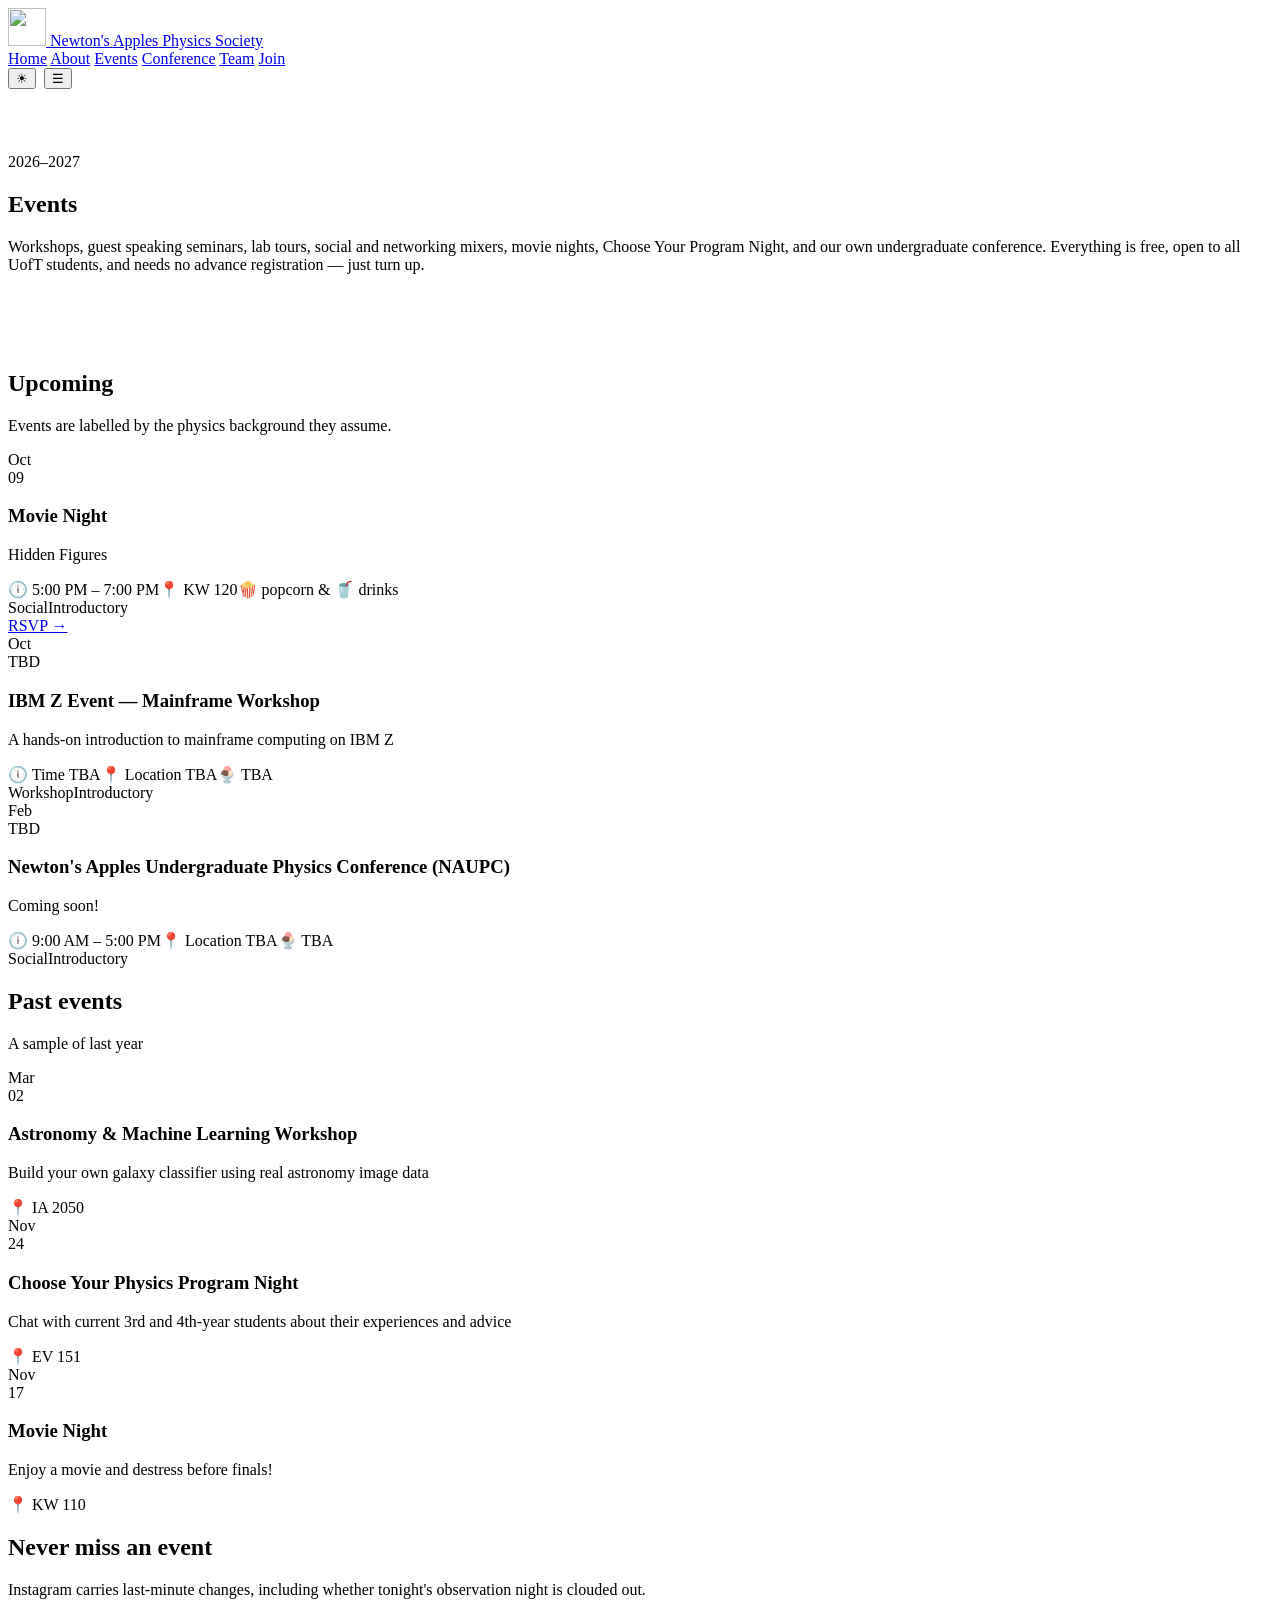
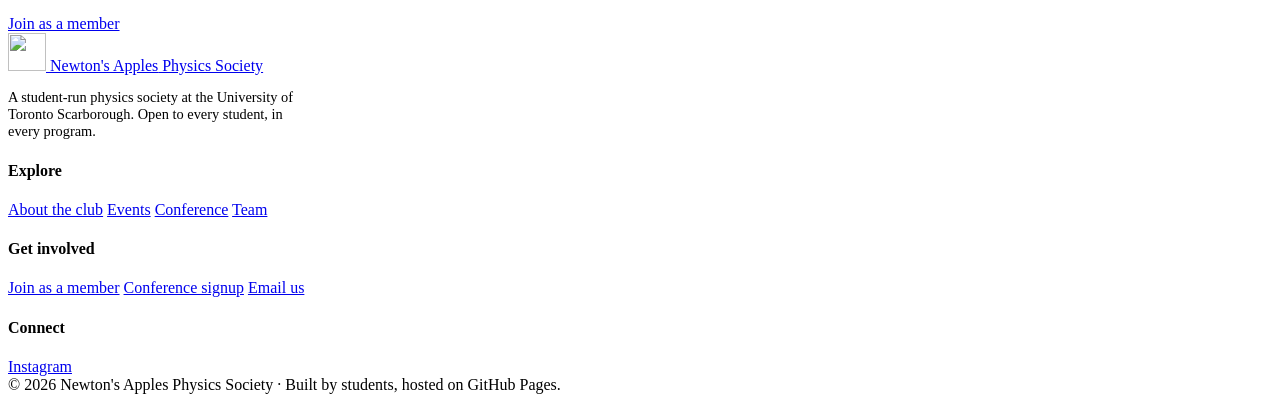
==== events.html @ 21a47af3 "Change movie title and update event location Updated event details for Movie Night and RSVP link." ====
<!DOCTYPE html>
<html lang="en" data-theme="dark">
<head>
<meta charset="utf-8">
<meta name="viewport" content="width=device-width, initial-scale=1">
<title>Events — Newton's Apples Physics Society</title>
<meta name="description" content="Upcoming workshops, guest speaking seminars, lab tours, social and networking mixers, movie nights, and the undergraduate physics conference hosted by Newton's Apples Physics Society at UTSC.">
<link rel="icon" type="image/svg+xml" href="assets/img/logo-mark.svg">
<link rel="preconnect" href="https://fonts.googleapis.com">
<link rel="preconnect" href="https://fonts.gstatic.com" crossorigin>
<link href="https://fonts.googleapis.com/css2?family=IBM+Plex+Mono:wght@400;500;600&amp;family=Inter:wght@400;500;600;700&amp;family=Newsreader:opsz,wght@6..72,400;6..72,500;6..72,600&amp;display=swap" rel="stylesheet">
<link rel="stylesheet" href="assets/css/style.css">
<script src="assets/js/main.js"></script>
</head>
<body>

<header class="site-header">
  <div class="wrap nav">
    <a class="brand" href="index.html"><img class="brand-mark" src="assets/img/logo-mark.svg" alt="" width="38" height="38"> <span class="brand-name">Newton's Apples<span class="brand-sub">&nbsp;Physics Society</span></span></a>
    <nav class="nav-links">
      <a href="index.html">Home</a>
      <a href="about.html">About</a>
      <a href="events.html">Events</a>
      <a href="conference.html">Conference</a>
      <a href="team.html">Team</a>
      <a href="join.html">Join</a>
    </nav>
    <div style="display:flex;gap:8px">
      <button class="icon-btn" data-theme-toggle aria-label="Toggle theme">☀</button>
      <button class="icon-btn nav-toggle" data-nav-toggle aria-label="Menu" aria-expanded="false">☰</button>
    </div>
  </div>
</header>
<section class="hero" style="padding:64px 0 40px">
  <div class="wrap">
    <span class="eyebrow">2026–2027</span>
    <h1>Events</h1>
    <p class="lead">Workshops, guest speaking seminars, lab tours, social and networking mixers, movie nights, Choose Your Program Night, and our own undergraduate conference. Everything is free, open to all UofT students, and needs no advance registration — just turn up.</p>
  </div>
</section>

<section class="section" style="padding-top:20px">
  <div class="wrap">
    <div class="section-head"><h2>Upcoming</h2><p>Events are labelled by the physics background they assume.</p></div>

    <div class="event">
      <div class="event-date"><div class="mon">Oct</div><div class="day">09</div></div>
      <div class="event-body">
        <h3>Movie Night</h3>
        <p>Hidden Figures</p>
        <div class="event-meta"><span>🕕 5:00 PM – 7:00 PM</span><span>📍 KW 120</span><span>🍿 popcorn & 🥤 drinks </span></div>
        <div class="tags"><span class="tag">Social</span><span class="tag">Introductory</span></div>
      <a class="rsvp-tab" href="https://docs.google.com/forms/d/e/1FAIpQLSdWo-lAXDziy8ST7aPsbgLtJ5SrKSGzmfy3QbgL6dwlOdnikw/viewform?pli=1" target="_blank" rel="noopener noreferrer">RSVP →</a>
    </div>
  </div>

    <div class="event">
      <div class="event-date"><div class="mon">Oct</div><div class="day">TBD</div></div>
      <div class="event-body">
        <h3>IBM Z Event — Mainframe Workshop</h3>
        <p>A hands-on introduction to mainframe computing on IBM Z</p>
        <div class="event-meta"><span>🕕 Time TBA</span><span>📍 Location TBA</span><span>🍨 TBA</span></div>
        <div class="tags"><span class="tag">Workshop</span><span class="tag">Introductory</span></div>
      </div>
    </div>

    <div class="event">
      <div class="event-date"><div class="mon">Feb</div><div class="day">TBD</div></div>
      <div class="event-body">
        <h3>Newton's Apples Undergraduate Physics Conference (NAUPC)</h3>
        <p>Coming soon!</p>
        <div class="event-meta"><span>🕕 9:00 AM – 5:00 PM</span><span>📍 Location TBA</span><span>🍨 TBA</span></div>
        <div class="tags"><span class="tag">Social</span><span class="tag">Introductory</span></div>
      </div>
    </div>

  </div>
</section>

<section class="section section-alt">
  <div class="wrap">
    <div class="section-head"><h2>Past events</h2><p>A sample of last year</p></div>

    <div class="event past">
      <div class="event-date"><div class="mon">Mar</div><div class="day">02</div></div>
      <div class="event-body">
        <h3>Astronomy &amp; Machine Learning Workshop</h3>
        <p>Build your own galaxy classifier using real astronomy image data</p>
        <div class="event-meta"><span>📍 IA 2050</span></div>
      </div>
    </div>

    <div class="event past">
      <div class="event-date"><div class="mon">Nov</div><div class="day">24</div></div>
      <div class="event-body">
        <h3>Choose Your Physics Program Night</h3>
        <p>Chat with current 3rd and 4th-year students about their experiences and advice</p>
        <div class="event-meta"><span>📍 EV 151</span></div>
      </div>
    </div>

    <div class="event past">
      <div class="event-date"><div class="mon">Nov</div><div class="day">17</div></div>
      <div class="event-body">
        <h3>Movie Night</h3>
        <p>Enjoy a movie and destress before finals!</p>
        <div class="event-meta"><span>📍 KW 110</span></div>
      </div>
    </div>
  </div>
</section>

<section class="section">
  <div class="wrap">
    <div class="cta" data-eq="E = h·ν">
      <h2>Never miss an event</h2>
      <p>Instagram carries last-minute changes, including whether tonight's observation night is clouded out.</p>
      <a class="btn btn-primary" href="join.html">Join as a member</a>
    </div>
  </div>
</section>
<footer class="site-footer">
  <div class="wrap">
    <div class="footer-grid">
      <div class="footer-col" style="max-width:290px">
        <a class="brand" href="index.html" style="margin-bottom:10px"><img class="brand-mark" src="assets/img/logo-mark.svg" alt="" width="38" height="38"> <span class="brand-name">Newton's Apples<span class="brand-sub">&nbsp;Physics Society</span></span></a>
        <p class="muted" style="font-size:.9rem">A student-run physics society at the University of Toronto Scarborough. Open to every student, in every program.</p>
      </div>
      <div class="footer-col">
        <h4>Explore</h4>
        <a href="about.html">About the club</a>
        <a href="events.html">Events</a>
        <a href="conference.html">Conference</a>
        <a href="team.html">Team</a>
      </div>
      <div class="footer-col">
        <h4>Get involved</h4>
        <a href="join.html">Join as a member</a>
        <a href="conference.html">Conference signup</a>
        <a href="mailto:utsc.naps@seds.ca">Email us</a>
      </div>
      <div class="footer-col">
        <h4>Connect</h4>
        <a href="https://www.instagram.com/utsc_naps/" target="_blank" rel="noopener">Instagram</a>
      </div>
    </div>
    <div class="footer-bottom">© <span data-year>2026</span> Newton's Apples Physics Society · Built by students, hosted on GitHub Pages.</div>
  </div>
</footer>

</body>
</html>
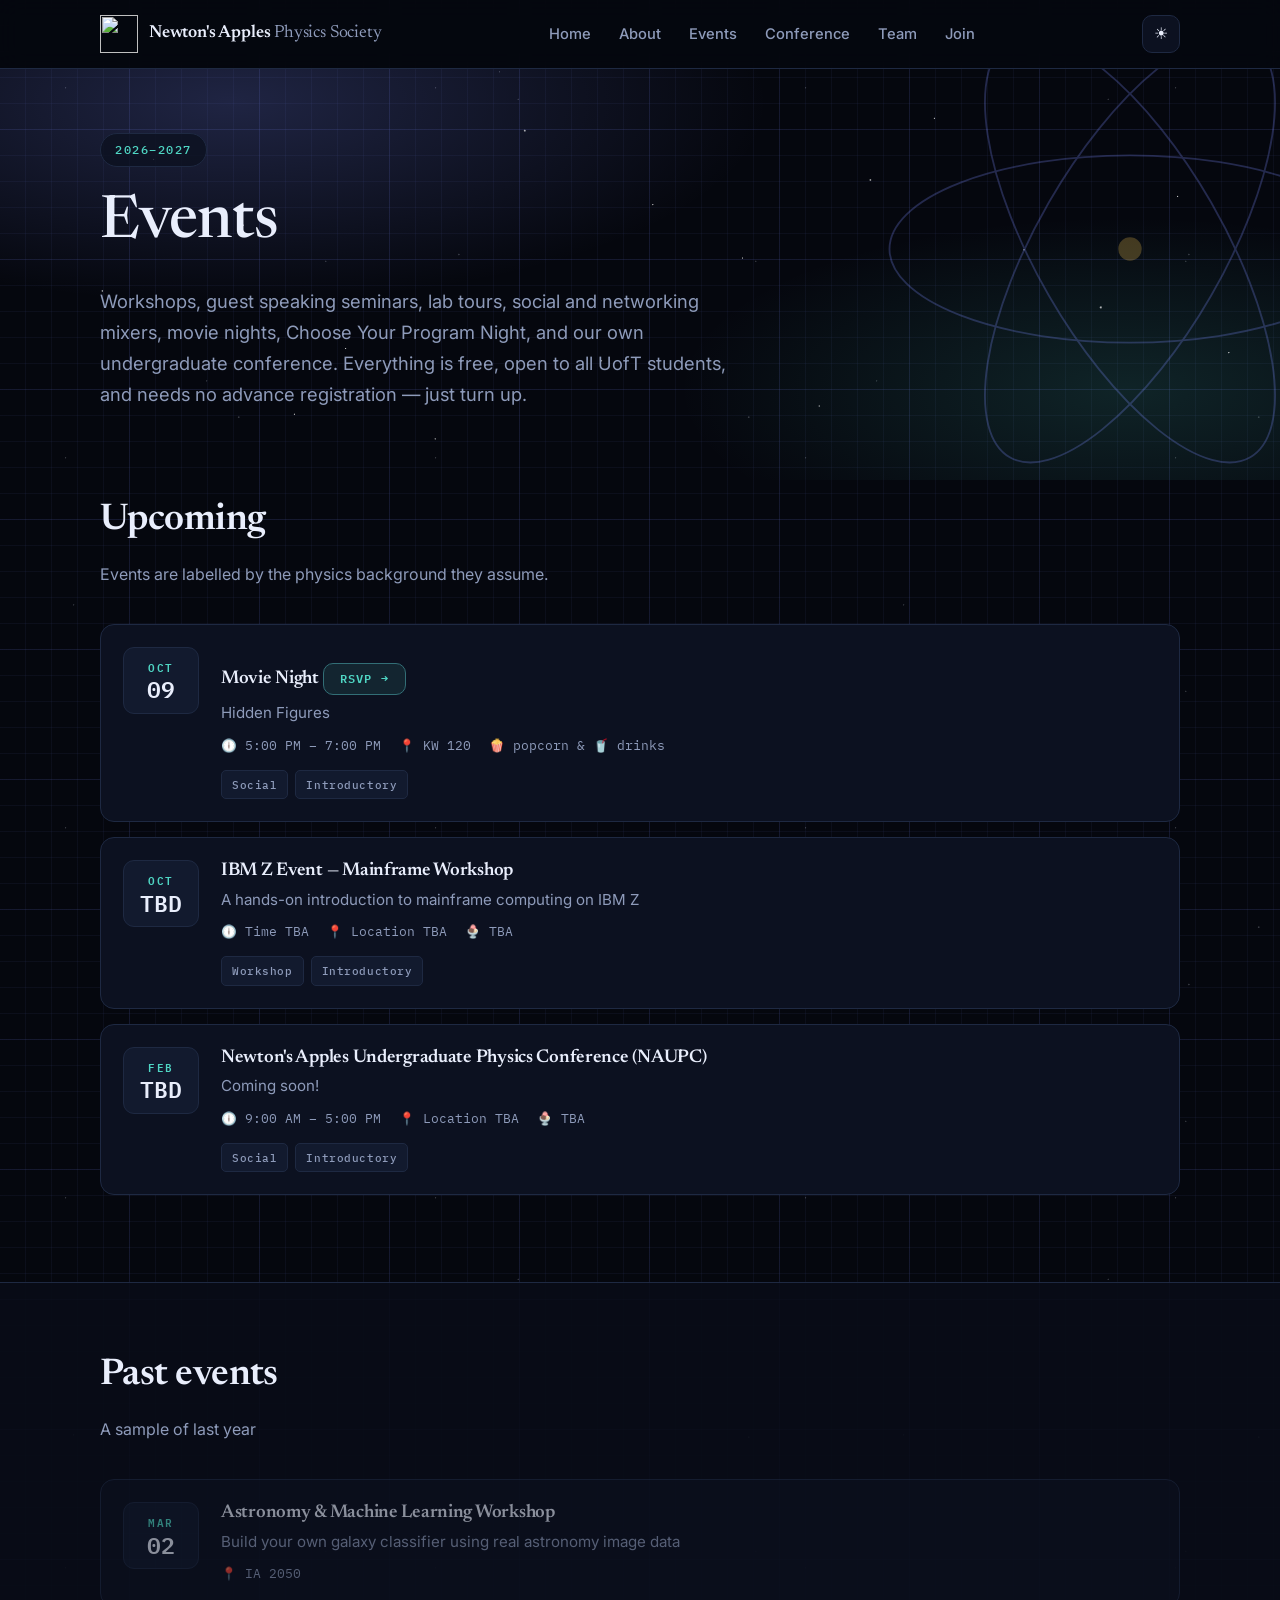
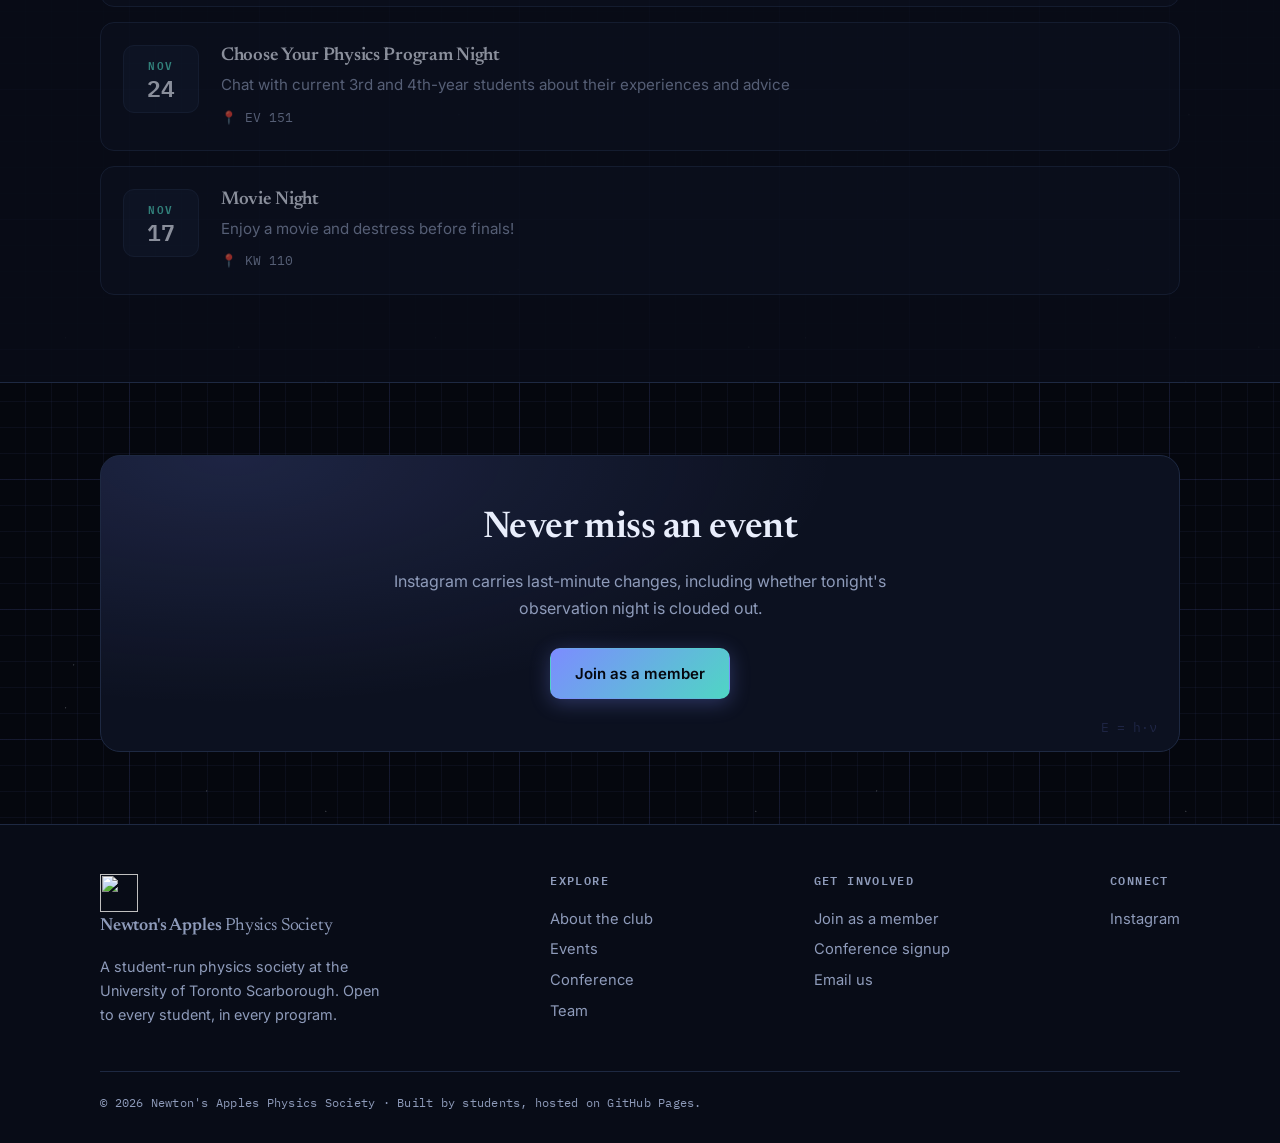
==== commit 9f435edf: "Add RSVP link to Movie Night event Added RSVP link to Movie Night heading." ====
--- a/events.html
+++ b/events.html
@@ -46,13 +46,12 @@
     <div class="event">
       <div class="event-date"><div class="mon">Oct</div><div class="day">09</div></div>
       <div class="event-body">
-        <h3>Movie Night</h3>
+        <h3>Movie Night <a class="rsvp-tab" href="https://docs.google.com/forms/d/e/1FAIpQLSdWo-lAXDziy8ST7aPsbgLtJ5SrKSGzmfy3QbgL6dwlOdnikw/viewform?pli=1" target="_blank" rel="noopener noreferrer">RSVP →</a></h3>
         <p>Hidden Figures</p>
-        <div class="event-meta"><span>🕕 5:00 PM – 7:00 PM</span><span>📍 KW 120</span><span>🍿 popcorn & 🥤 drinks </span></div>
+        <div class="event-meta"><span>🕕 5:00 PM – 7:00 PM</span><span>📍 KW 120</span><span>🍿 popcorn &amp; 🥤 drinks</span></div>
         <div class="tags"><span class="tag">Social</span><span class="tag">Introductory</span></div>
-      <a class="rsvp-tab" href="https://docs.google.com/forms/d/e/1FAIpQLSdWo-lAXDziy8ST7aPsbgLtJ5SrKSGzmfy3QbgL6dwlOdnikw/viewform?pli=1" target="_blank" rel="noopener noreferrer">RSVP →</a>
+      </div>
     </div>
-  </div>
 
     <div class="event">
       <div class="event-date"><div class="mon">Oct</div><div class="day">TBD</div></div>
--- a/assets/css/style.css
+++ b/assets/css/style.css
@@ -0,0 +1,559 @@
+/* ============================================================
+   Newton's Apples Physics Society — stylesheet
+
+   Type system has three roles:
+     serif (Newsreader)  → headings, scholarly/journal voice
+     sans  (Inter)       → body copy
+     mono  (Plex Mono)   → anything measured: dates, times, stats,
+                           labels, table headers. Reads as readout.
+
+   Re-theme the whole site from the :root block below.
+   ============================================================ */
+
+:root {
+  /* deep space */
+  --bg:        #05070e;
+  --bg-2:      #080c17;
+  --surface:   #0c1120;
+  --surface-2: #121a2e;
+  --border:    #1e2942;
+  --border-lit:#2b3a5c;
+
+  --text:      #e9eefc;
+  --muted:     #8e9bba;
+
+  --accent:    #7c8cff;   /* periwinkle — primary */
+  --accent-2:  #4fd6c4;   /* teal — secondary */
+  --gold:      #f2c14e;   /* the apple — sparingly */
+  --accent-ink:#05070e;
+
+  /* graph paper */
+  --grid:      rgba(124, 140, 255, .055);
+  --grid-bold: rgba(124, 140, 255, .085);
+  --star:      rgba(255, 255, 255, .85);
+  --star-far:  rgba(233, 238, 252, .30);   /* distant stars, page-wide */
+
+  --radius:    14px;
+  --maxw:      1120px;
+
+  --serif: "Newsreader", ui-serif, Georgia, "Times New Roman", serif;
+  --sans:  "Inter", -apple-system, BlinkMacSystemFont, "Segoe UI", Roboto, Helvetica, Arial, sans-serif;
+  --mono:  "IBM Plex Mono", ui-monospace, SFMono-Regular, Menlo, Consolas, monospace;
+}
+
+[data-theme="light"] {
+  --bg:        #fbfcfe;
+  --bg-2:      #f4f7fc;
+  --surface:   #ffffff;
+  --surface-2: #eef3fb;
+  --border:    #dde5f2;
+  --border-lit:#c3d0e6;
+
+  --text:      #0b1120;
+  --muted:     #55637d;
+
+  --accent:    #4653c8;
+  --accent-2:  #0f8f81;
+  --gold:      #b8862a;
+  --accent-ink:#ffffff;
+
+  --grid:      rgba(70, 83, 200, .07);
+  --grid-bold: rgba(70, 83, 200, .11);
+  --star:      transparent;
+  --star-far:  transparent;
+}
+
+* { box-sizing: border-box; }
+html { scroll-behavior: smooth; }
+
+/* ---------- Graph paper ground ---------- */
+body {
+  margin: 0;
+  color: var(--text);
+  font-family: var(--sans);
+  font-size: 16px;
+  line-height: 1.68;
+  -webkit-font-smoothing: antialiased;
+  background-color: var(--bg);
+  background-image:
+    /* distant starfield — each layer tiles at its own size so the pattern
+       never lines up into a visible grid. Invisible in light mode. */
+    radial-gradient(1px 1px at 18% 24%, var(--star-far), transparent),
+    radial-gradient(1px 1px at 76% 61%, var(--star-far), transparent),
+    radial-gradient(1.3px 1.3px at 47% 82%, var(--star-far), transparent),
+    radial-gradient(1px 1px at 88% 17%, var(--star-far), transparent),
+    radial-gradient(1px 1px at 31% 57%, var(--star-far), transparent),
+    radial-gradient(1.2px 1.2px at 63% 35%, var(--star-far), transparent),
+    radial-gradient(1px 1px at 9% 73%, var(--star-far), transparent),
+    radial-gradient(1px 1px at 55% 8%, var(--star-far), transparent),
+    linear-gradient(var(--grid) 1px, transparent 1px),
+    linear-gradient(90deg, var(--grid) 1px, transparent 1px),
+    linear-gradient(var(--grid-bold) 1px, transparent 1px),
+    linear-gradient(90deg, var(--grid-bold) 1px, transparent 1px);
+  background-size:
+    370px 370px, 430px 430px, 510px 510px, 590px 590px,
+    670px 670px, 730px 730px, 830px 830px, 910px 910px,
+    26px 26px, 26px 26px, 130px 130px, 130px 130px;
+  background-position: -1px -1px;
+}
+
+img { max-width: 100%; display: block; }
+a { color: var(--accent); text-decoration: none; }
+a:hover { text-decoration: underline; text-underline-offset: 3px; }
+
+h1, h2, h3 {
+  font-family: var(--serif);
+  font-weight: 600;
+  line-height: 1.15;
+  letter-spacing: -0.015em;
+  margin: 0 0 .5em;
+}
+h1 { font-size: clamp(2.3rem, 5.4vw, 3.7rem); font-weight: 500; }
+h2 { font-size: clamp(1.7rem, 3.3vw, 2.3rem); }
+h3 { font-size: 1.16rem; font-weight: 600; }
+p  { margin: 0 0 1rem; }
+
+.wrap { max-width: var(--maxw); margin: 0 auto; padding: 0 20px; }
+.muted { color: var(--muted); }
+.center { text-align: center; }
+
+/* ---------- Header ---------- */
+.site-header {
+  position: sticky; top: 0; z-index: 50;
+  background: color-mix(in srgb, var(--bg) 86%, transparent);
+  backdrop-filter: blur(12px) saturate(1.3);
+  border-bottom: 1px solid var(--border);
+}
+.nav { display: flex; align-items: center; justify-content: space-between; gap: 16px; min-height: 68px; }
+
+.brand {
+  display: flex; align-items: center; gap: 11px;
+  font-family: var(--serif); font-weight: 600; font-size: 1.1rem;
+  color: var(--text); text-decoration: none; letter-spacing: -0.01em;
+}
+.brand:hover { text-decoration: none; }
+.brand-name { display: inline; }
+.brand-sub { color: var(--muted); font-weight: 400; }
+
+/* Brand mark: the apple-and-rings logo */
+.brand-mark {
+  width: 38px; height: 38px; flex: none; display: block;
+}
+
+.nav-links { display: flex; align-items: center; gap: 4px; }
+.nav-links a {
+  color: var(--muted); font-size: .92rem; font-weight: 500;
+  padding: 8px 12px; border-radius: 8px; text-decoration: none;
+  transition: color .15s ease, background .15s ease;
+}
+.nav-links a:hover { color: var(--text); background: var(--surface-2); text-decoration: none; }
+.nav-links a.active { color: var(--text); background: var(--surface-2); box-shadow: inset 0 -2px 0 var(--accent); }
+
+.icon-btn {
+  background: var(--surface); border: 1px solid var(--border); color: var(--text);
+  width: 38px; height: 38px; border-radius: 10px; cursor: pointer;
+  display: grid; place-items: center; font-size: 1rem; line-height: 1;
+  transition: border-color .15s ease, background .15s ease;
+}
+.icon-btn:hover { background: var(--surface-2); border-color: var(--border-lit); }
+.nav-toggle { display: none; }
+
+/* ---------- Buttons ---------- */
+.btn {
+  display: inline-block; padding: 12px 24px; border-radius: 10px;
+  font-family: var(--sans); font-weight: 600; font-size: .94rem;
+  text-decoration: none; cursor: pointer; border: 1px solid transparent;
+  transition: transform .14s ease, box-shadow .14s ease, background .14s ease;
+}
+.btn:hover { text-decoration: none; transform: translateY(-2px); }
+.btn-primary {
+  background: linear-gradient(135deg, var(--accent), var(--accent-2));
+  color: var(--accent-ink);
+  box-shadow: 0 4px 20px color-mix(in srgb, var(--accent) 30%, transparent);
+}
+.btn-primary:hover { box-shadow: 0 8px 28px color-mix(in srgb, var(--accent) 42%, transparent); }
+.btn-ghost { background: transparent; border-color: var(--border-lit); color: var(--text); }
+.btn-ghost:hover { background: var(--surface-2); border-color: var(--accent); }
+
+/* ---------- Hero: starfield + orbital diagram ---------- */
+.hero { position: relative; padding: 92px 0 74px; overflow: hidden; }
+
+/* nebula glow + stars */
+.hero::before {
+  content: ""; position: absolute; inset: 0; pointer-events: none;
+  background:
+    radial-gradient(1px 1px at 12% 22%, var(--star), transparent),
+    radial-gradient(1px 1px at 27% 68%, var(--star), transparent),
+    radial-gradient(1.4px 1.4px at 41% 15%, var(--star), transparent),
+    radial-gradient(1px 1px at 58% 46%, var(--star), transparent),
+    radial-gradient(1px 1px at 73% 12%, var(--star), transparent),
+    radial-gradient(1.6px 1.6px at 86% 58%, var(--star), transparent),
+    radial-gradient(1px 1px at 92% 31%, var(--star), transparent),
+    radial-gradient(1px 1px at 64% 82%, var(--star), transparent),
+    radial-gradient(1px 1px at 34% 90%, var(--star), transparent),
+    radial-gradient(1.2px 1.2px at 8% 54%, var(--star), transparent),
+    radial-gradient(1px 1px at 19% 38%, var(--star), transparent),
+    radial-gradient(1px 1px at 47% 71%, var(--star), transparent),
+    radial-gradient(1.3px 1.3px at 68% 27%, var(--star), transparent),
+    radial-gradient(1px 1px at 80% 44%, var(--star), transparent),
+    radial-gradient(1px 1px at 51% 33%, var(--star), transparent),
+    radial-gradient(1.1px 1.1px at 96% 69%, var(--star), transparent),
+    radial-gradient(1px 1px at 23% 84%, var(--star), transparent),
+    radial-gradient(60% 70% at 18% 8%, color-mix(in srgb, var(--accent) 22%, transparent), transparent 70%),
+    radial-gradient(50% 60% at 88% 78%, color-mix(in srgb, var(--accent-2) 14%, transparent), transparent 70%);
+}
+
+/* three-ring orbital, top right */
+.hero::after {
+  content: ""; position: absolute; pointer-events: none;
+  top: -80px; right: -110px; width: 520px; height: 520px;
+  opacity: .26;
+  background: no-repeat center/contain
+    url("data:image/svg+xml,%3Csvg xmlns='http://www.w3.org/2000/svg' viewBox='0 0 400 400'%3E%3Cg fill='none' stroke='%237c8cff' stroke-width='1.4'%3E%3Cellipse cx='200' cy='200' rx='185' ry='72'/%3E%3Cellipse cx='200' cy='200' rx='185' ry='72' transform='rotate(60 200 200)'/%3E%3Cellipse cx='200' cy='200' rx='185' ry='72' transform='rotate(120 200 200)'/%3E%3C/g%3E%3Ccircle cx='200' cy='200' r='9' fill='%23f2c14e'/%3E%3Ccircle cx='385' cy='200' r='5' fill='%234fd6c4'/%3E%3Ccircle cx='108' cy='40' r='5' fill='%237c8cff'/%3E%3C/svg%3E");
+  animation: orbit 64s linear infinite;
+}
+@keyframes orbit { to { transform: rotate(360deg); } }
+
+.hero .wrap { position: relative; z-index: 1; }
+.hero p.lead { font-size: 1.15rem; color: var(--muted); max-width: 640px; margin-bottom: 30px; }
+.hero-actions { display: flex; gap: 12px; flex-wrap: wrap; }
+
+/* ---------- Eyebrow (mono label) ---------- */
+.eyebrow {
+  display: inline-block;
+  font-family: var(--mono); font-size: .73rem; font-weight: 500;
+  letter-spacing: .13em; text-transform: uppercase; color: var(--accent-2);
+  background: color-mix(in srgb, var(--surface) 80%, transparent);
+  border: 1px solid var(--border); border-radius: 999px;
+  padding: 6px 14px; margin-bottom: 22px;
+}
+
+/* ---------- Sections ---------- */
+.section { position: relative; padding: 72px 0; }
+.section-alt { background: color-mix(in srgb, var(--bg-2) 88%, transparent); border-block: 1px solid var(--border); }
+.section-head { margin-bottom: 36px; max-width: 680px; }
+.section-head p { color: var(--muted); margin: 0; }
+
+/* ---------- Cards ---------- */
+.grid { display: grid; gap: 20px; }
+.grid-3 { grid-template-columns: repeat(auto-fit, minmax(285px, 1fr)); }
+.grid-4 { grid-template-columns: repeat(auto-fit, minmax(225px, 1fr)); }
+
+.card {
+  position: relative; overflow: hidden;
+  background: var(--surface); border: 1px solid var(--border);
+  border-radius: var(--radius); padding: 26px;
+  transition: border-color .18s ease, transform .18s ease, box-shadow .18s ease;
+}
+/* faint detector-glow on hover */
+.card::after {
+  content: ""; position: absolute; inset: 0; pointer-events: none; opacity: 0;
+  background: radial-gradient(70% 90% at 50% 0%, color-mix(in srgb, var(--accent) 15%, transparent), transparent 70%);
+  transition: opacity .25s ease;
+}
+.card:hover { border-color: var(--border-lit); transform: translateY(-3px); box-shadow: 0 12px 34px rgba(0,0,0,.28); }
+.card:hover::after { opacity: 1; }
+[data-theme="light"] .card:hover { box-shadow: 0 12px 30px rgba(11,17,32,.09); }
+.card h3 { margin-bottom: .38em; }
+.card p { color: var(--muted); margin: 0; font-size: .945rem; }
+.card-icon {
+  width: 44px; height: 44px; border-radius: 11px;
+  background: var(--surface-2); border: 1px solid var(--border);
+  display: grid; place-items: center;
+  font-size: 1.18rem; margin-bottom: 17px;
+  transition: border-color .18s ease;
+}
+.card:hover .card-icon { border-color: var(--border-lit); }
+
+/* ---------- Stats: instrument readout ---------- */
+.stats { display: grid; grid-template-columns: repeat(auto-fit, minmax(150px, 1fr)); gap: 18px; }
+.stat { text-align: center; padding: 20px 14px; }
+.stat .num {
+  font-family: var(--mono); font-size: 2.15rem; font-weight: 600; letter-spacing: -.03em;
+  background: linear-gradient(135deg, var(--accent), var(--accent-2));
+  -webkit-background-clip: text; background-clip: text; color: transparent;
+}
+.stat .label {
+  font-family: var(--mono); font-size: .74rem; font-weight: 500;
+  letter-spacing: .11em; text-transform: uppercase; color: var(--muted); margin-top: 2px;
+}
+
+/* ---------- Events ---------- */
+.event {
+  display: flex; gap: 22px; align-items: flex-start;
+  background: var(--surface); border: 1px solid var(--border);
+  border-radius: var(--radius); padding: 22px; margin-bottom: 15px;
+  transition: border-color .18s ease;
+}
+.event:hover { border-color: var(--border-lit); }
+.event-date {
+  flex: none; width: 76px; text-align: center;
+  background: var(--surface-2); border: 1px solid var(--border);
+  border-radius: 11px; padding: 10px 6px;
+}
+.event-date .mon {
+  font-family: var(--mono); font-size: .7rem; font-weight: 600;
+  letter-spacing: .12em; text-transform: uppercase; color: var(--accent-2);
+}
+.event-date .day { font-family: var(--mono); font-size: 1.45rem; font-weight: 600; line-height: 1.15; white-space: nowrap; }
+.event-body { flex: 1; min-width: 0; }
+.event-body h3 { margin-bottom: .3em; }
+.event-body p { color: var(--muted); margin: 0 0 .6em; font-size: .945rem; }
+.event-meta {
+  font-family: var(--mono); font-size: .79rem; color: var(--muted);
+  display: flex; gap: 18px; flex-wrap: wrap;
+}
+.event.past { opacity: .58; }
+
+/* ---------- Tags ---------- */
+.tags { display: flex; gap: 7px; flex-wrap: wrap; margin-top: 14px; }
+.tag {
+  font-family: var(--mono); font-size: .71rem; font-weight: 500;
+  letter-spacing: .05em; padding: 4px 10px; border-radius: 5px;
+  background: var(--surface-2); border: 1px solid var(--border); color: var(--muted);
+}
+
+/* ---------- RSVP link on event cards ---------- */
+.rsvp-tab {
+  display: inline-flex; align-items: center; gap: 8px;
+  margin-top: 16px; padding: 8px 16px;
+  font-family: var(--mono); font-size: .76rem; font-weight: 600;
+  letter-spacing: .1em; text-transform: uppercase;
+  color: var(--accent-2);
+  background: color-mix(in srgb, var(--accent-2) 10%, var(--surface));
+  border: 1px solid color-mix(in srgb, var(--accent-2) 40%, var(--border));
+  border-radius: 10px;
+  text-decoration: none;
+  transition: background .15s ease, border-color .15s ease, transform .14s ease, box-shadow .14s ease;
+}
+.rsvp-tab:hover {
+  text-decoration: none;
+  background: color-mix(in srgb, var(--accent-2) 18%, var(--surface));
+  border-color: var(--accent-2);
+  transform: translateY(-2px);
+  box-shadow: 0 6px 20px color-mix(in srgb, var(--accent-2) 22%, transparent);
+}
+.rsvp-tab:focus-visible {
+  outline: 2px solid var(--accent);
+  outline-offset: 3px;
+}
+
+/* ---------- People: nucleus + orbit ---------- */
+.person { text-align: center; }
+.avatar {
+  position: relative;
+  width: 120px; height: 120px; border-radius: 50%; margin: 6px auto 20px;
+  background: linear-gradient(135deg, var(--accent), var(--accent-2));
+  display: grid; place-items: center;
+  font-family: var(--mono); font-size: 1.95rem; font-weight: 600; color: var(--accent-ink);
+}
+.avatar::after {
+  content: ""; position: absolute; inset: -12px -25px;
+  border: 1px solid var(--border-lit); border-radius: 50%;
+  transform: rotate(-22deg);
+}
+/* Photo avatars; the gradient below stays as the fallback for members without one. */
+.avatar img {
+  width: 100%; height: 100%; border-radius: 50%;
+  object-fit: cover; display: block;
+}
+.person h3 { margin-bottom: .15em; font-size: 1.06rem; }
+/* No bio after the role? Don't leave a dangling margin. */
+.person .role:last-child { margin-bottom: 0; }
+.person .role {
+  font-family: var(--mono); font-size: .76rem; font-weight: 500;
+  letter-spacing: .09em; text-transform: uppercase; color: var(--gold); margin-bottom: .7em;
+}
+.person p { font-size: .9rem; }
+
+/* ---------- FAQ ---------- */
+details.faq {
+  background: var(--surface); border: 1px solid var(--border);
+  border-radius: var(--radius); padding: 18px 22px; margin-bottom: 11px;
+  transition: border-color .18s ease;
+}
+details.faq:hover { border-color: var(--border-lit); }
+details.faq summary {
+  cursor: pointer; font-family: var(--serif); font-weight: 600; font-size: 1.04rem;
+  list-style: none; display: flex; justify-content: space-between; align-items: center; gap: 14px;
+}
+details.faq summary::-webkit-details-marker { display: none; }
+details.faq summary::after {
+  content: "+"; font-family: var(--mono); color: var(--accent-2);
+  font-size: 1.25rem; font-weight: 400; flex: none;
+}
+details.faq[open] summary::after { content: "\2212"; }
+details.faq p { color: var(--muted); margin: 13px 0 0; font-size: .945rem; }
+
+/* ---------- CTA, stamped with an equation ---------- */
+.cta {
+  position: relative; overflow: hidden;
+  background:
+    radial-gradient(80% 120% at 12% 0%, color-mix(in srgb, var(--accent) 16%, transparent), transparent 70%),
+    var(--surface);
+  border: 1px solid var(--border); border-radius: 20px;
+  padding: 52px 34px; text-align: center;
+}
+.cta::after {
+  content: attr(data-eq);
+  position: absolute; right: 22px; bottom: 12px;
+  font-family: var(--mono); font-size: .82rem; color: var(--accent);
+  opacity: .16; pointer-events: none; white-space: nowrap;
+}
+.cta p { color: var(--muted); max-width: 540px; margin: 0 auto 26px; }
+
+/* ---------- Google Form embeds ---------- */
+.form-embed { margin: 8px 0 0; }
+.form-embed iframe {
+  width: 100%; min-height: 780px; border: 1px solid var(--border);
+  border-radius: var(--radius); background: #fff; display: block;
+}
+.form-setup {
+  background: var(--surface); border: 1px dashed var(--border-lit);
+  border-radius: var(--radius); padding: 40px 28px; text-align: center;
+}
+.form-setup .card-icon { margin: 0 auto 14px; width: 52px; height: 52px; font-size: 1.4rem; }
+.form-setup h3 { margin-bottom: .4em; }
+.form-setup p { color: var(--muted); max-width: 470px; margin: 0 auto 20px; font-size: .945rem; }
+.form-setup code {
+  font-family: var(--mono); background: var(--surface-2);
+  border: 1px solid var(--border); border-radius: 5px;
+  padding: 2px 7px; font-size: .84rem; color: var(--accent-2);
+}
+
+/* ---------- Conference banner ---------- */
+.banner {
+  position: relative; overflow: hidden;
+  display: flex; align-items: center; justify-content: space-between;
+  gap: 26px; flex-wrap: wrap;
+  background:
+    radial-gradient(70% 130% at 8% 0%, color-mix(in srgb, var(--accent) 20%, transparent), transparent 68%),
+    var(--surface);
+  border: 1px solid var(--border-lit); border-radius: 18px; padding: 32px 34px;
+}
+.banner h3 { margin-bottom: .3em; font-size: 1.38rem; }
+.banner p { color: var(--muted); margin: 0; max-width: 560px; }
+
+/* ---------- Timeline: worldline with events on it ---------- */
+.timeline { border-left: 1px solid var(--border-lit); padding-left: 28px; margin-left: 9px; }
+.timeline-item { position: relative; padding-bottom: 30px; }
+.timeline-item::before {
+  content: ""; position: absolute; left: -34px; top: 8px;
+  width: 11px; height: 11px; border-radius: 50%;
+  background: var(--accent-2); border: 2px solid var(--bg);
+  box-shadow: 0 0 0 3px color-mix(in srgb, var(--accent-2) 22%, transparent);
+}
+.timeline-item .when {
+  font-family: var(--mono); font-size: .75rem; font-weight: 500;
+  letter-spacing: .1em; text-transform: uppercase; color: var(--gold); margin-bottom: 5px;
+}
+.timeline-item h3 { margin-bottom: .25em; font-size: 1.06rem; }
+.timeline-item p { color: var(--muted); margin: 0; font-size: .935rem; }
+
+/* ---------- Schedule table ---------- */
+table.schedule { width: 100%; border-collapse: collapse; font-size: .94rem; }
+table.schedule th, table.schedule td { text-align: left; padding: 13px 14px; border-bottom: 1px solid var(--border); }
+table.schedule th {
+  font-family: var(--mono); font-size: .72rem; font-weight: 600;
+  text-transform: uppercase; letter-spacing: .1em; color: var(--muted);
+}
+table.schedule tbody tr { transition: background .15s ease; }
+table.schedule tbody tr:hover { background: var(--surface); }
+table.schedule td:first-child {
+  font-family: var(--mono); white-space: nowrap; color: var(--accent-2); font-weight: 500;
+}
+table.schedule td:last-child { font-family: var(--mono); font-size: .85rem; color: var(--muted); }
+.table-scroll { overflow-x: auto; -webkit-overflow-scrolling: touch; }
+
+/* ---------- Footer ---------- */
+.site-footer { border-top: 1px solid var(--border); background: var(--bg-2); padding: 46px 0 30px; font-size: .92rem; }
+.footer-grid { display: flex; justify-content: space-between; gap: 34px; flex-wrap: wrap; margin-bottom: 28px; }
+.footer-col h4 {
+  font-family: var(--mono); font-size: .72rem; font-weight: 600;
+  text-transform: uppercase; letter-spacing: .12em; color: var(--muted); margin: 0 0 13px;
+}
+.footer-col a { display: block; color: var(--muted); padding: 3px 0; }
+.footer-col a:hover { color: var(--text); }
+.footer-bottom {
+  border-top: 1px solid var(--border); padding-top: 20px;
+  color: var(--muted); font-family: var(--mono); font-size: .78rem; letter-spacing: .02em;
+}
+
+/* ---------- Mobile ---------- */
+/* Nav collapses at 900px, not 760px, so the full club name always fits
+   beside the links rather than being truncated. */
+@media (max-width: 900px) {
+  .nav-toggle { display: grid; }
+  .nav-links {
+    display: none; position: absolute; top: 100%; left: 0; right: 0;
+    flex-direction: column; align-items: stretch; gap: 2px;
+    background: var(--bg); border-bottom: 1px solid var(--border); padding: 12px 20px 18px;
+  }
+  .nav-links.open { display: flex; }
+  .nav-links a { padding: 11px 12px; }
+}
+
+/* On narrow phones the name stacks under itself rather than shrinking away. */
+@media (max-width: 520px) {
+  .brand { font-size: 1rem; }
+  .brand-name { display: flex; flex-direction: column; line-height: 1.14; }
+  .brand-sub { font-size: .84em; }
+  .brand-sub::before { content: none; }
+}
+
+@media (max-width: 760px) {
+  .hero { padding: 58px 0 50px; }
+  .hero::after { width: 320px; height: 320px; top: -60px; right: -120px; opacity: .12; }
+  /* Keep the calendar tile beside the event rather than stacking it into a
+     banner — it stays readable as a date and costs no vertical space. */
+  .event { gap: 14px; padding: 18px; }
+  .event-date { width: 62px; padding: 8px 5px; }
+  .event-date .mon { font-size: .64rem; letter-spacing: .1em; }
+  .event-date .day { font-size: 1.2rem; }
+  .event-meta { gap: 12px; font-size: .75rem; }
+  .tags { margin-top: 11px; }
+  .cta::after { display: none; }
+}
+
+/* Smallest phones: shave the tile again so the title keeps a usable column. */
+@media (max-width: 360px) {
+  .event { gap: 11px; padding: 15px; }
+  .event-date { width: 54px; padding: 7px 4px; }
+  .event-date .mon { font-size: .6rem; }
+  .event-date .day { font-size: 1.08rem; }
+  .event-meta { gap: 9px; }
+}
+
+@media (prefers-reduced-motion: reduce) {
+  *, *::before, *::after { animation: none !important; transition: none !important; }
+  html { scroll-behavior: auto; }
+}
+
+/* ---------- Under-construction placeholder ---------- */
+.construction {
+  max-width: 640px; margin: 0 auto; text-align: center;
+  padding: 58px 32px; border-radius: 20px;
+  border: 1px dashed var(--border-lit);
+  background:
+    radial-gradient(80% 120% at 50% 0%, color-mix(in srgb, var(--accent) 13%, transparent), transparent 70%),
+    var(--surface);
+}
+.construction .glyph { font-size: 2.4rem; margin-bottom: 16px; }
+.construction .glyph img { width: 92px; height: 92px; margin: 0 auto; }
+.construction h2 { font-size: clamp(1.45rem, 2.6vw, 1.85rem); margin-bottom: .5em; }
+.construction p { color: var(--muted); margin: 0 auto 24px; max-width: 460px; }
+.construction .status {
+  display: inline-flex; align-items: center; gap: 9px;
+  font-family: var(--mono); font-size: .76rem; font-weight: 500;
+  letter-spacing: .13em; text-transform: uppercase; color: var(--accent-2);
+  background: var(--surface-2); border: 1px solid var(--border);
+  border-radius: 999px; padding: 7px 16px;
+}
+.construction .status .dot {
+  width: 7px; height: 7px; border-radius: 50%; flex: none;
+  background: var(--accent-2); animation: pulse 1.9s ease-in-out infinite;
+}
+@keyframes pulse {
+  0%, 100% { opacity: 1;  box-shadow: 0 0 0 0 color-mix(in srgb, var(--accent-2) 55%, transparent); }
+  50%      { opacity: .5; box-shadow: 0 0 0 6px transparent; }
+}
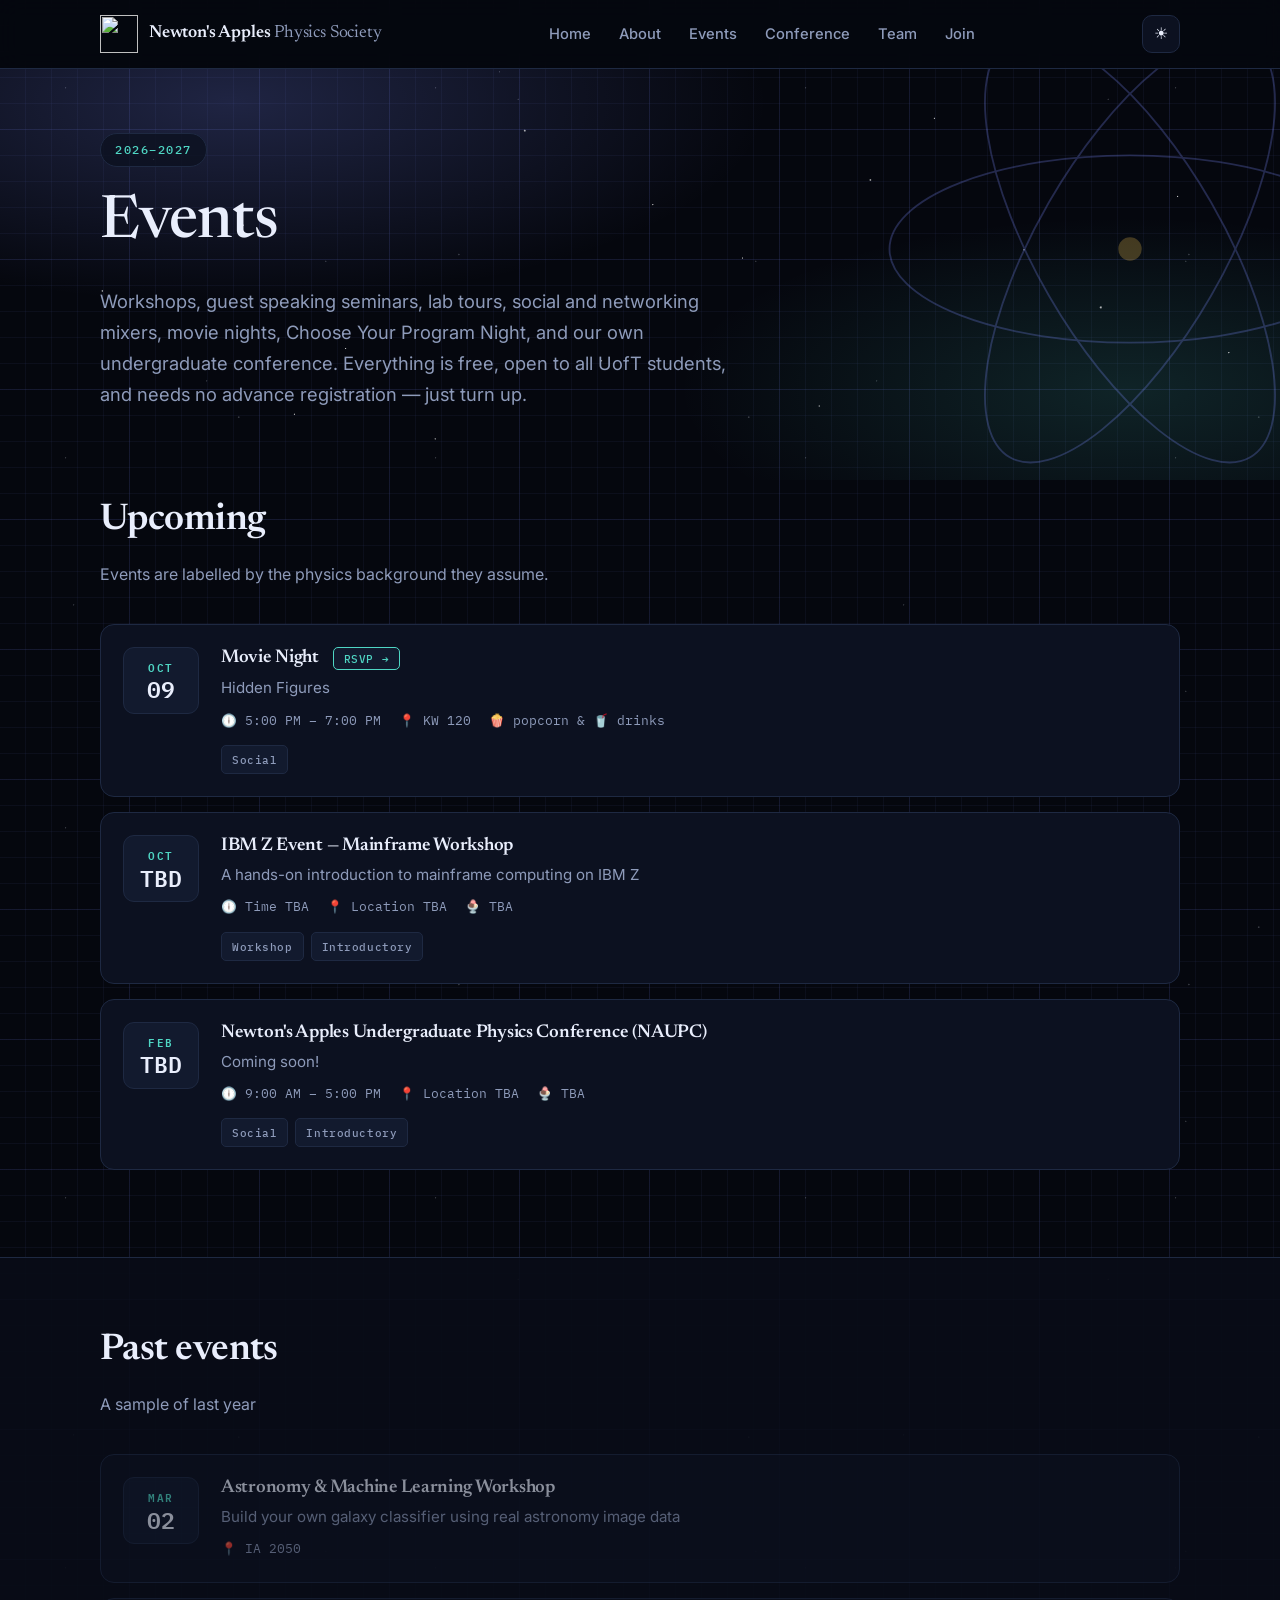
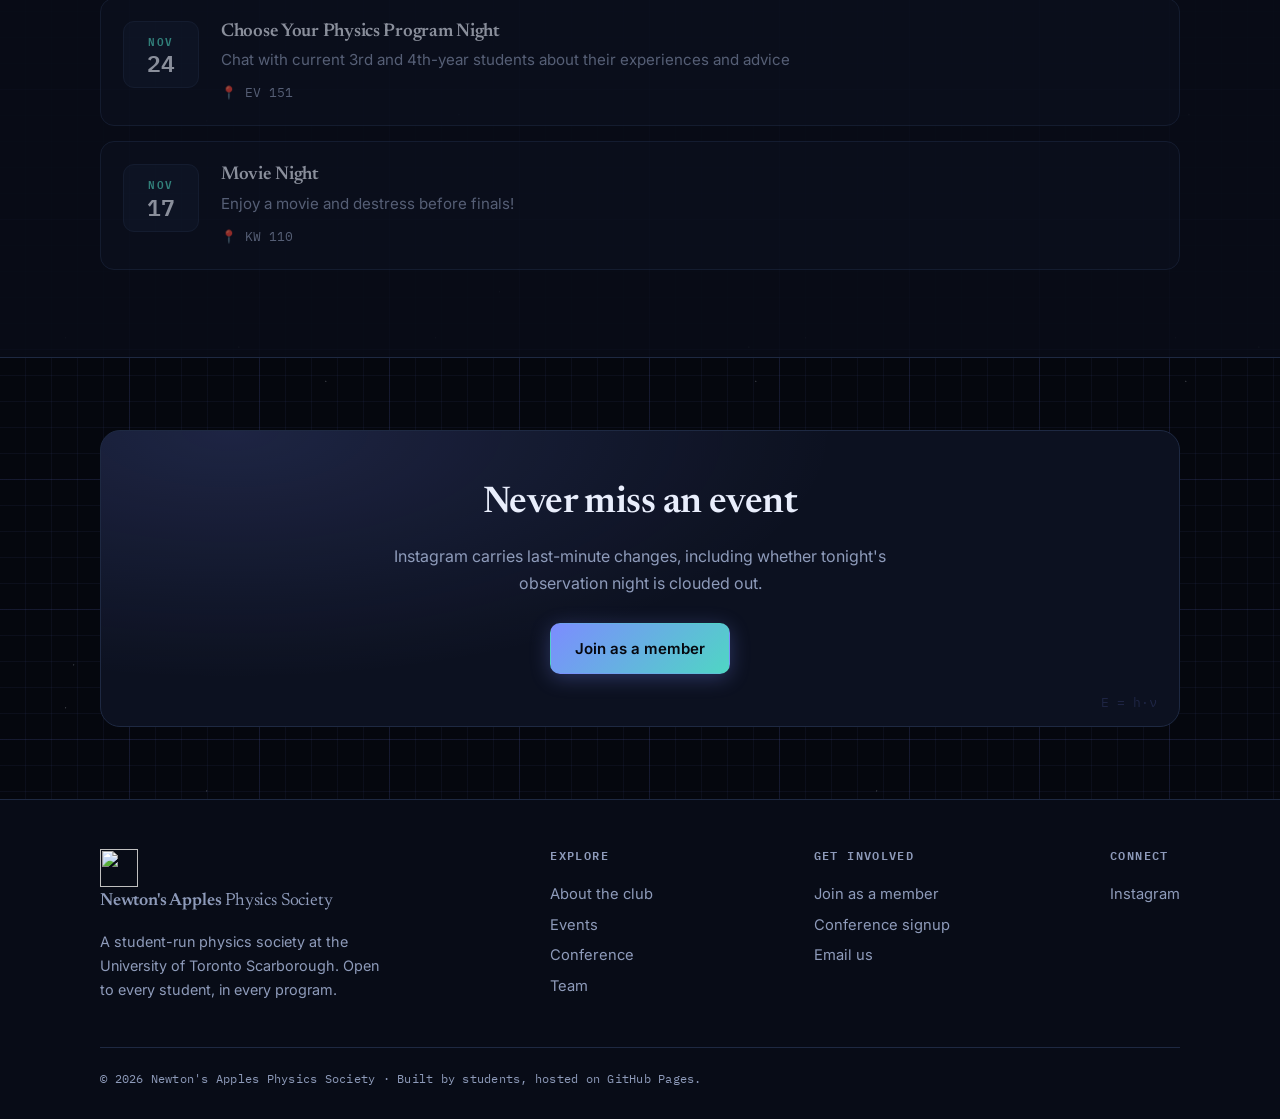
==== commit c6a8e910: "Update event tags in events.html Removed 'Introductory' tag from the event section." ====
--- a/events.html
+++ b/events.html
@@ -49,7 +49,7 @@
         <h3>Movie Night <a class="rsvp-tab" href="https://docs.google.com/forms/d/e/1FAIpQLSdWo-lAXDziy8ST7aPsbgLtJ5SrKSGzmfy3QbgL6dwlOdnikw/viewform?pli=1" target="_blank" rel="noopener noreferrer">RSVP →</a></h3>
         <p>Hidden Figures</p>
         <div class="event-meta"><span>🕕 5:00 PM – 7:00 PM</span><span>📍 KW 120</span><span>🍿 popcorn &amp; 🥤 drinks</span></div>
-        <div class="tags"><span class="tag">Social</span><span class="tag">Introductory</span></div>
+        <div class="tags"><span class="tag">Social</span></div>
       </div>
     </div>
 
--- a/assets/css/style.css
+++ b/assets/css/style.css
@@ -313,29 +313,22 @@
   background: var(--surface-2); border: 1px solid var(--border); color: var(--muted);
 }
 
-/* ---------- RSVP link on event cards ---------- */
+/* ---------- RSVP button (styled like .tag, in teal) ---------- */
 .rsvp-tab {
-  display: inline-flex; align-items: center; gap: 8px;
-  margin-top: 16px; padding: 8px 16px;
-  font-family: var(--mono); font-size: .76rem; font-weight: 600;
-  letter-spacing: .1em; text-transform: uppercase;
+  display: inline-block; vertical-align: middle;
+  margin-left: 10px; padding: 4px 10px;
+  font-family: var(--mono); font-size: .71rem; font-weight: 500;
+  letter-spacing: .05em;
   color: var(--accent-2);
-  background: color-mix(in srgb, var(--accent-2) 10%, var(--surface));
-  border: 1px solid color-mix(in srgb, var(--accent-2) 40%, var(--border));
-  border-radius: 10px;
+  background: var(--surface-2);
+  border: 1px solid var(--accent-2);
+  border-radius: 5px;
   text-decoration: none;
-  transition: background .15s ease, border-color .15s ease, transform .14s ease, box-shadow .14s ease;
 }
 .rsvp-tab:hover {
   text-decoration: none;
-  background: color-mix(in srgb, var(--accent-2) 18%, var(--surface));
-  border-color: var(--accent-2);
-  transform: translateY(-2px);
-  box-shadow: 0 6px 20px color-mix(in srgb, var(--accent-2) 22%, transparent);
-}
-.rsvp-tab:focus-visible {
-  outline: 2px solid var(--accent);
-  outline-offset: 3px;
+  background: var(--accent-2);
+  color: var(--accent-ink);
 }
 
 /* ---------- People: nucleus + orbit ---------- */
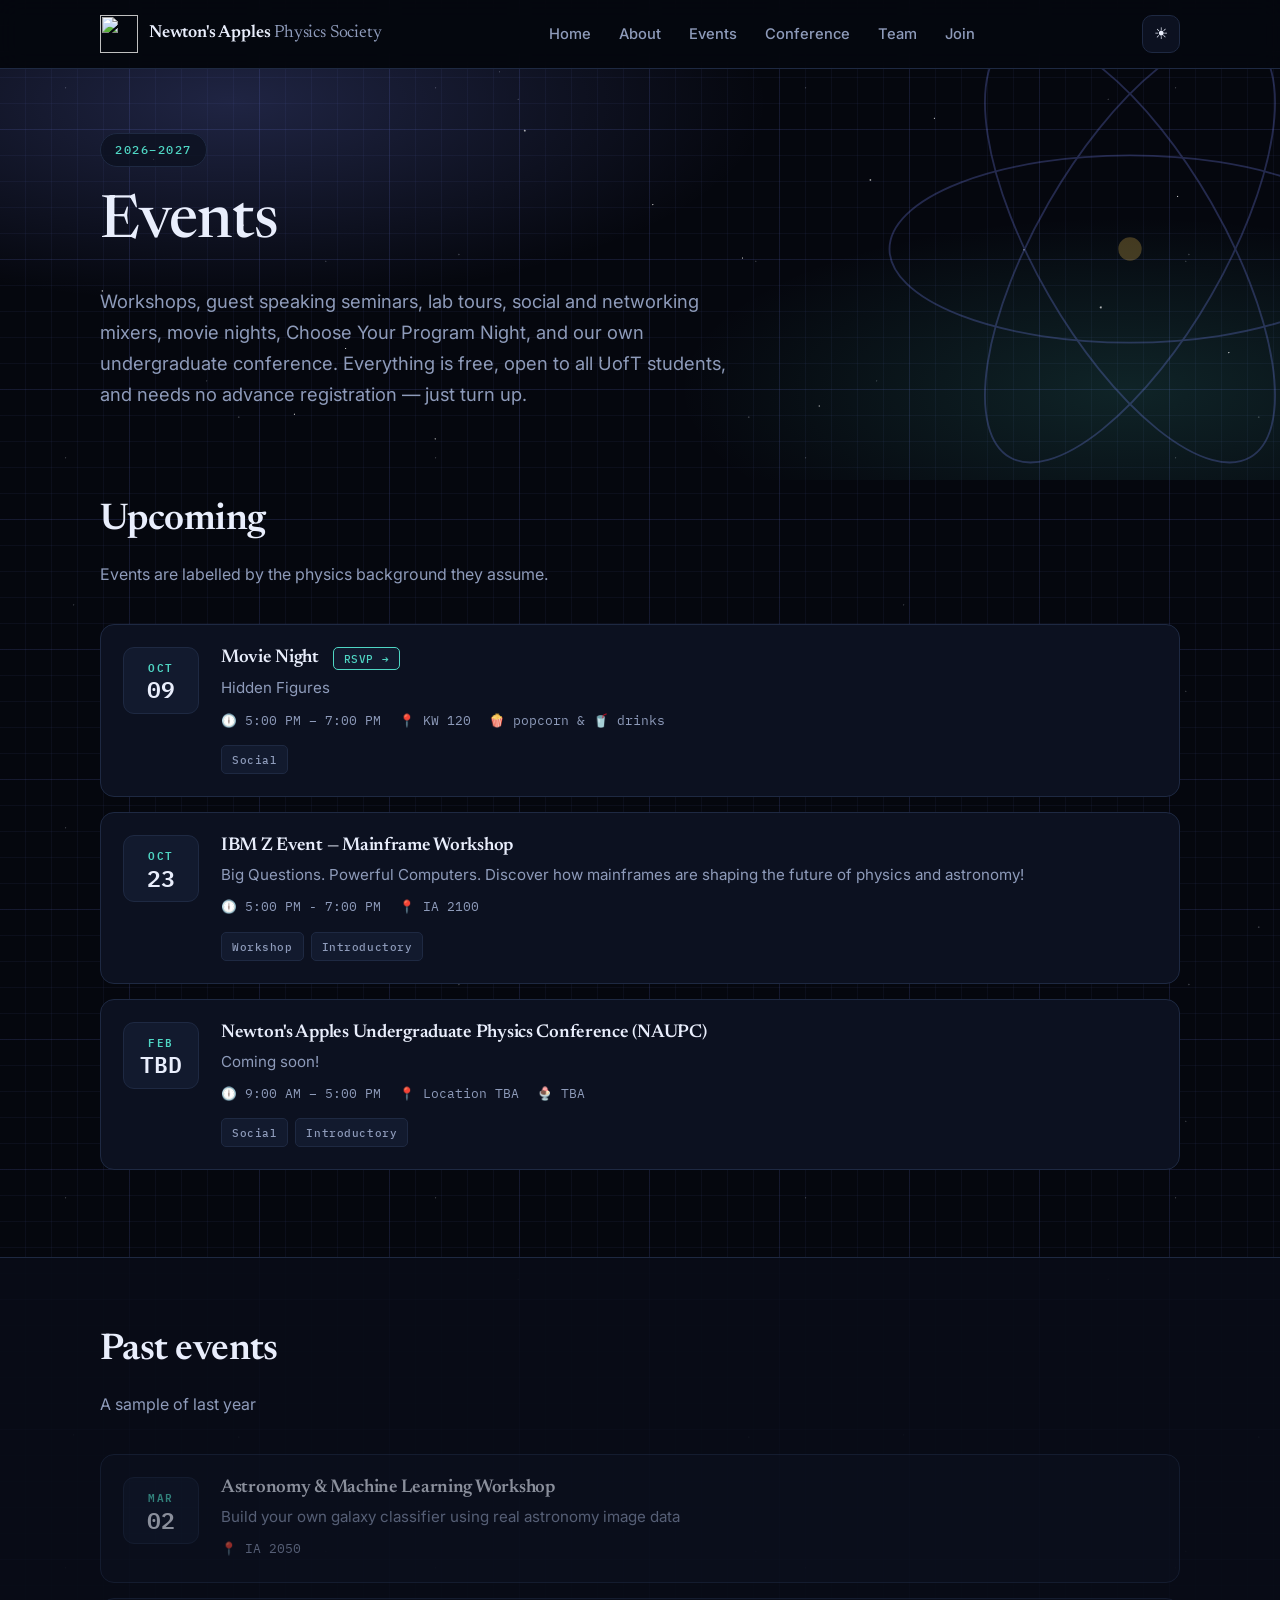
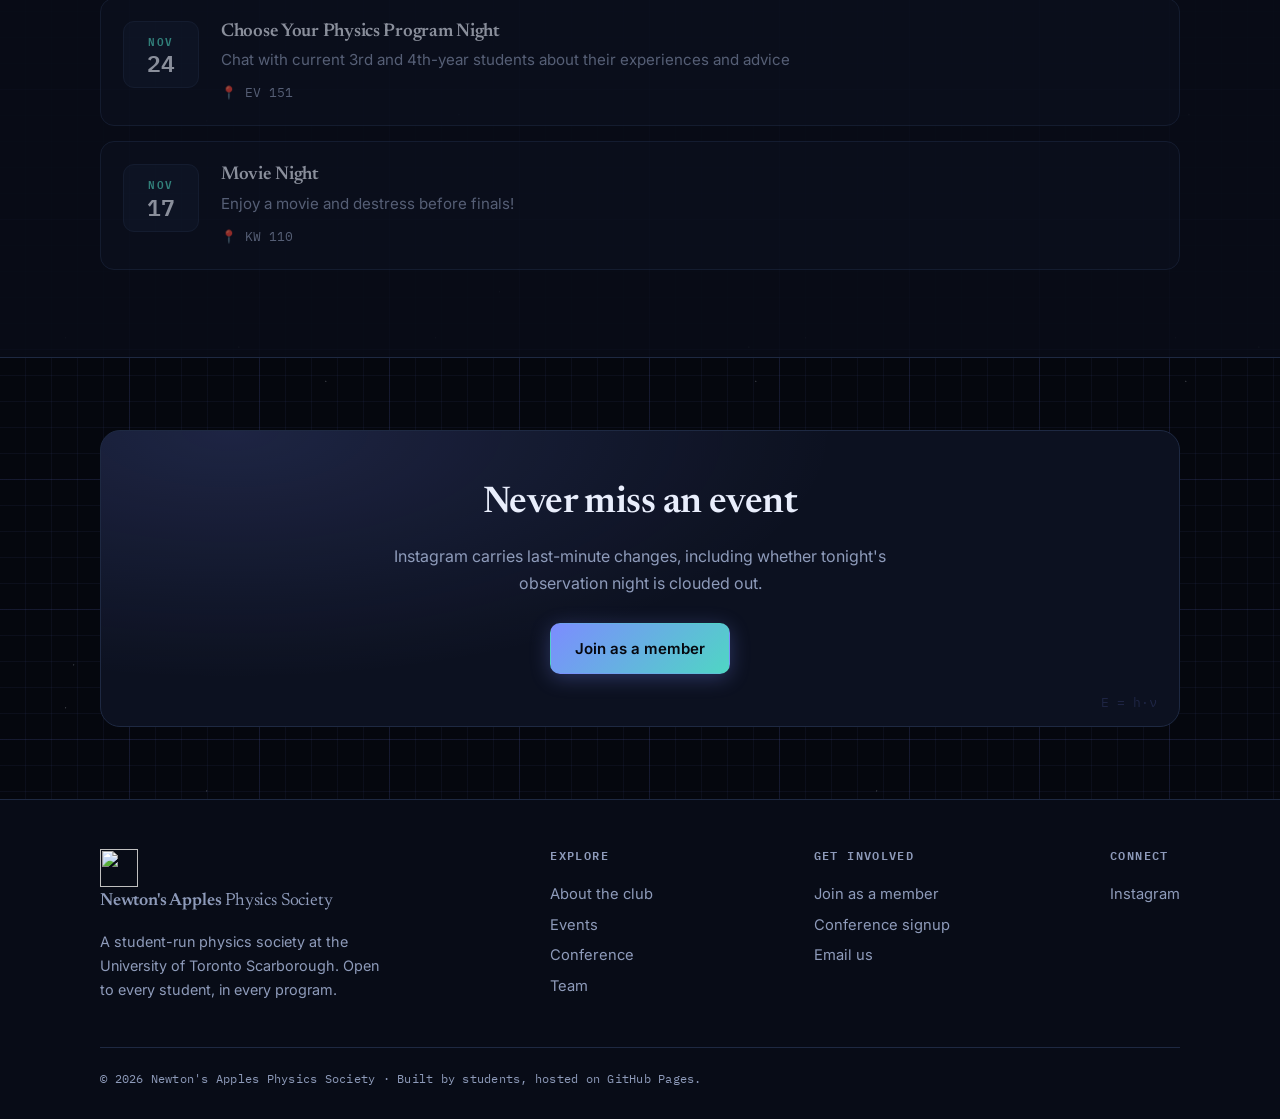
==== commit ededb721: "Modify event date and description for IBM Z Event Updated event date and details for the IBM Z Event" ====
--- a/events.html
+++ b/events.html
@@ -54,11 +54,11 @@
     </div>
 
     <div class="event">
-      <div class="event-date"><div class="mon">Oct</div><div class="day">TBD</div></div>
+      <div class="event-date"><div class="mon">Oct</div><div class="day">23</div></div>
       <div class="event-body">
         <h3>IBM Z Event — Mainframe Workshop</h3>
-        <p>A hands-on introduction to mainframe computing on IBM Z</p>
-        <div class="event-meta"><span>🕕 Time TBA</span><span>📍 Location TBA</span><span>🍨 TBA</span></div>
+        <p>Big Questions. Powerful Computers. Discover how mainframes are shaping the future of physics and astronomy!</p>
+        <div class="event-meta"><span>🕕 5:00 PM - 7:00 PM</span><span>📍 IA 2100</span></div>
         <div class="tags"><span class="tag">Workshop</span><span class="tag">Introductory</span></div>
       </div>
     </div>
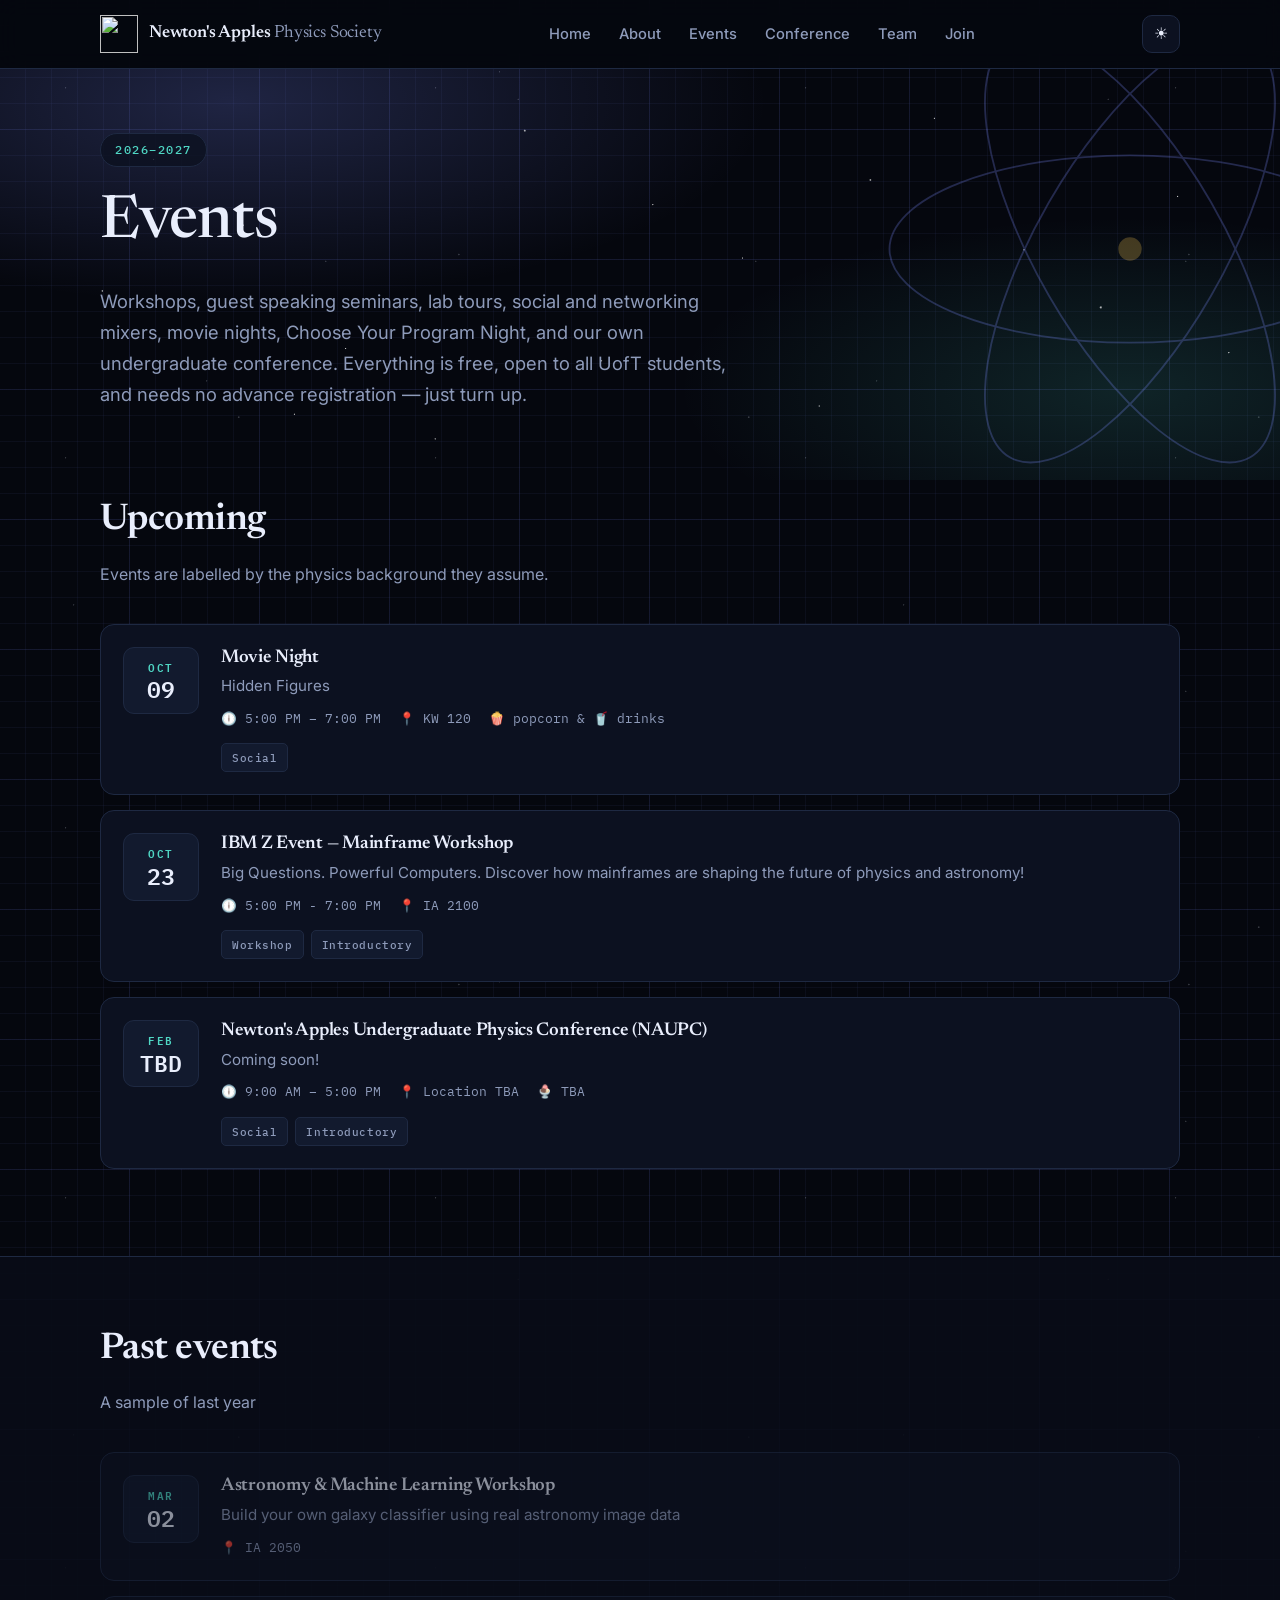
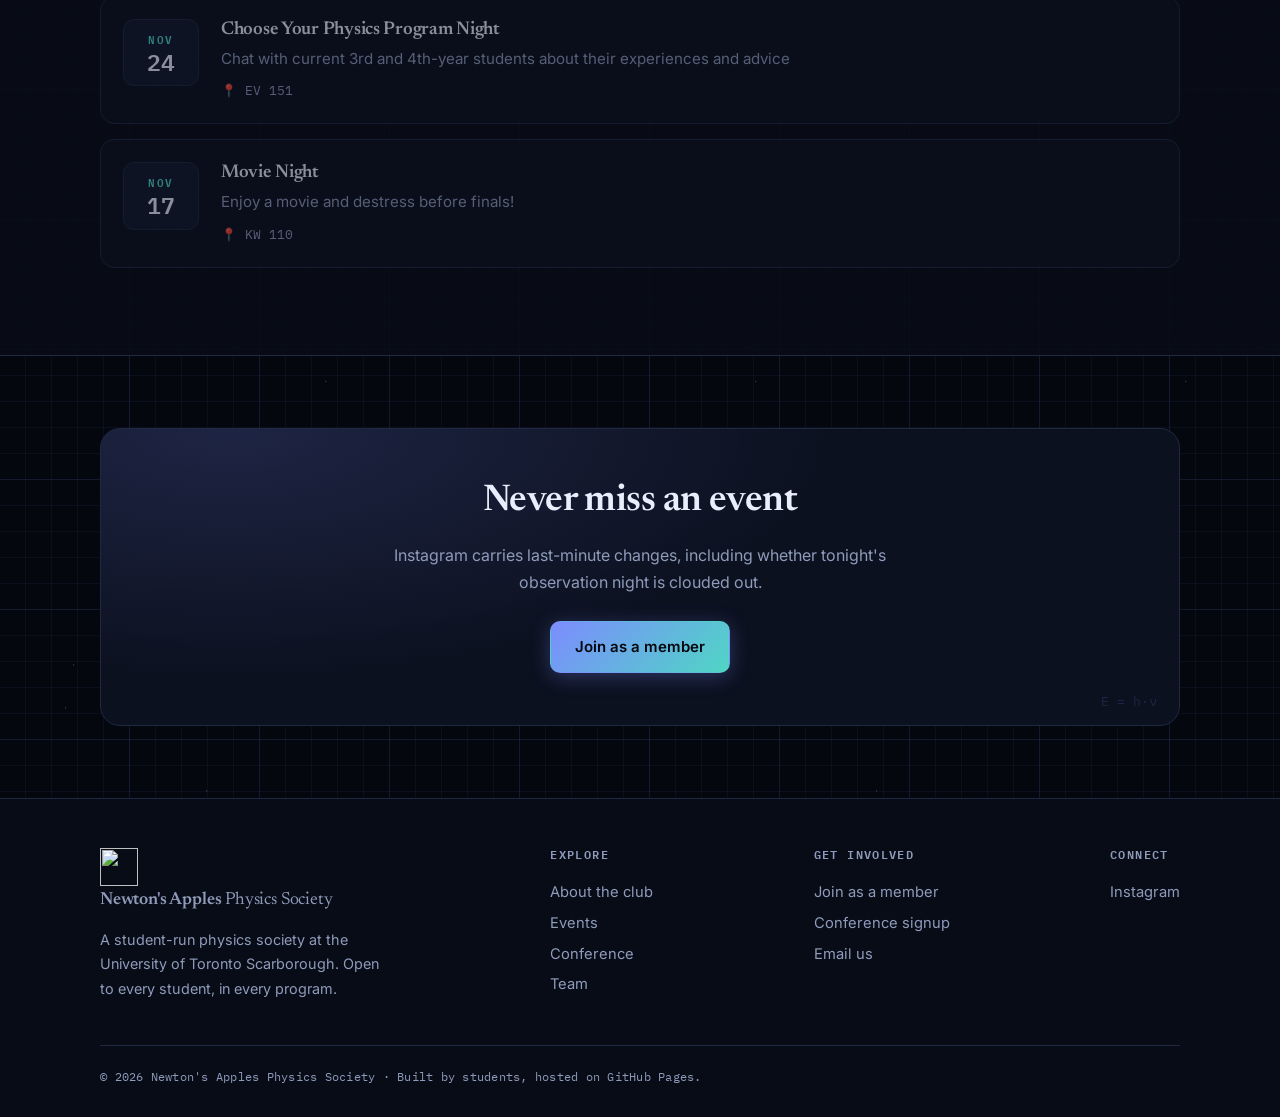
==== commit 3e5eb588: "Remove RSVP link from Movie Night event Removed RSVP link from Movie Night event details." ====
--- a/events.html
+++ b/events.html
@@ -46,7 +46,7 @@
     <div class="event">
       <div class="event-date"><div class="mon">Oct</div><div class="day">09</div></div>
       <div class="event-body">
-        <h3>Movie Night <a class="rsvp-tab" href="https://docs.google.com/forms/d/e/1FAIpQLSdWo-lAXDziy8ST7aPsbgLtJ5SrKSGzmfy3QbgL6dwlOdnikw/viewform?pli=1" target="_blank" rel="noopener noreferrer">RSVP →</a></h3>
+        <h3>Movie Night</h3>
         <p>Hidden Figures</p>
         <div class="event-meta"><span>🕕 5:00 PM – 7:00 PM</span><span>📍 KW 120</span><span>🍿 popcorn &amp; 🥤 drinks</span></div>
         <div class="tags"><span class="tag">Social</span></div>
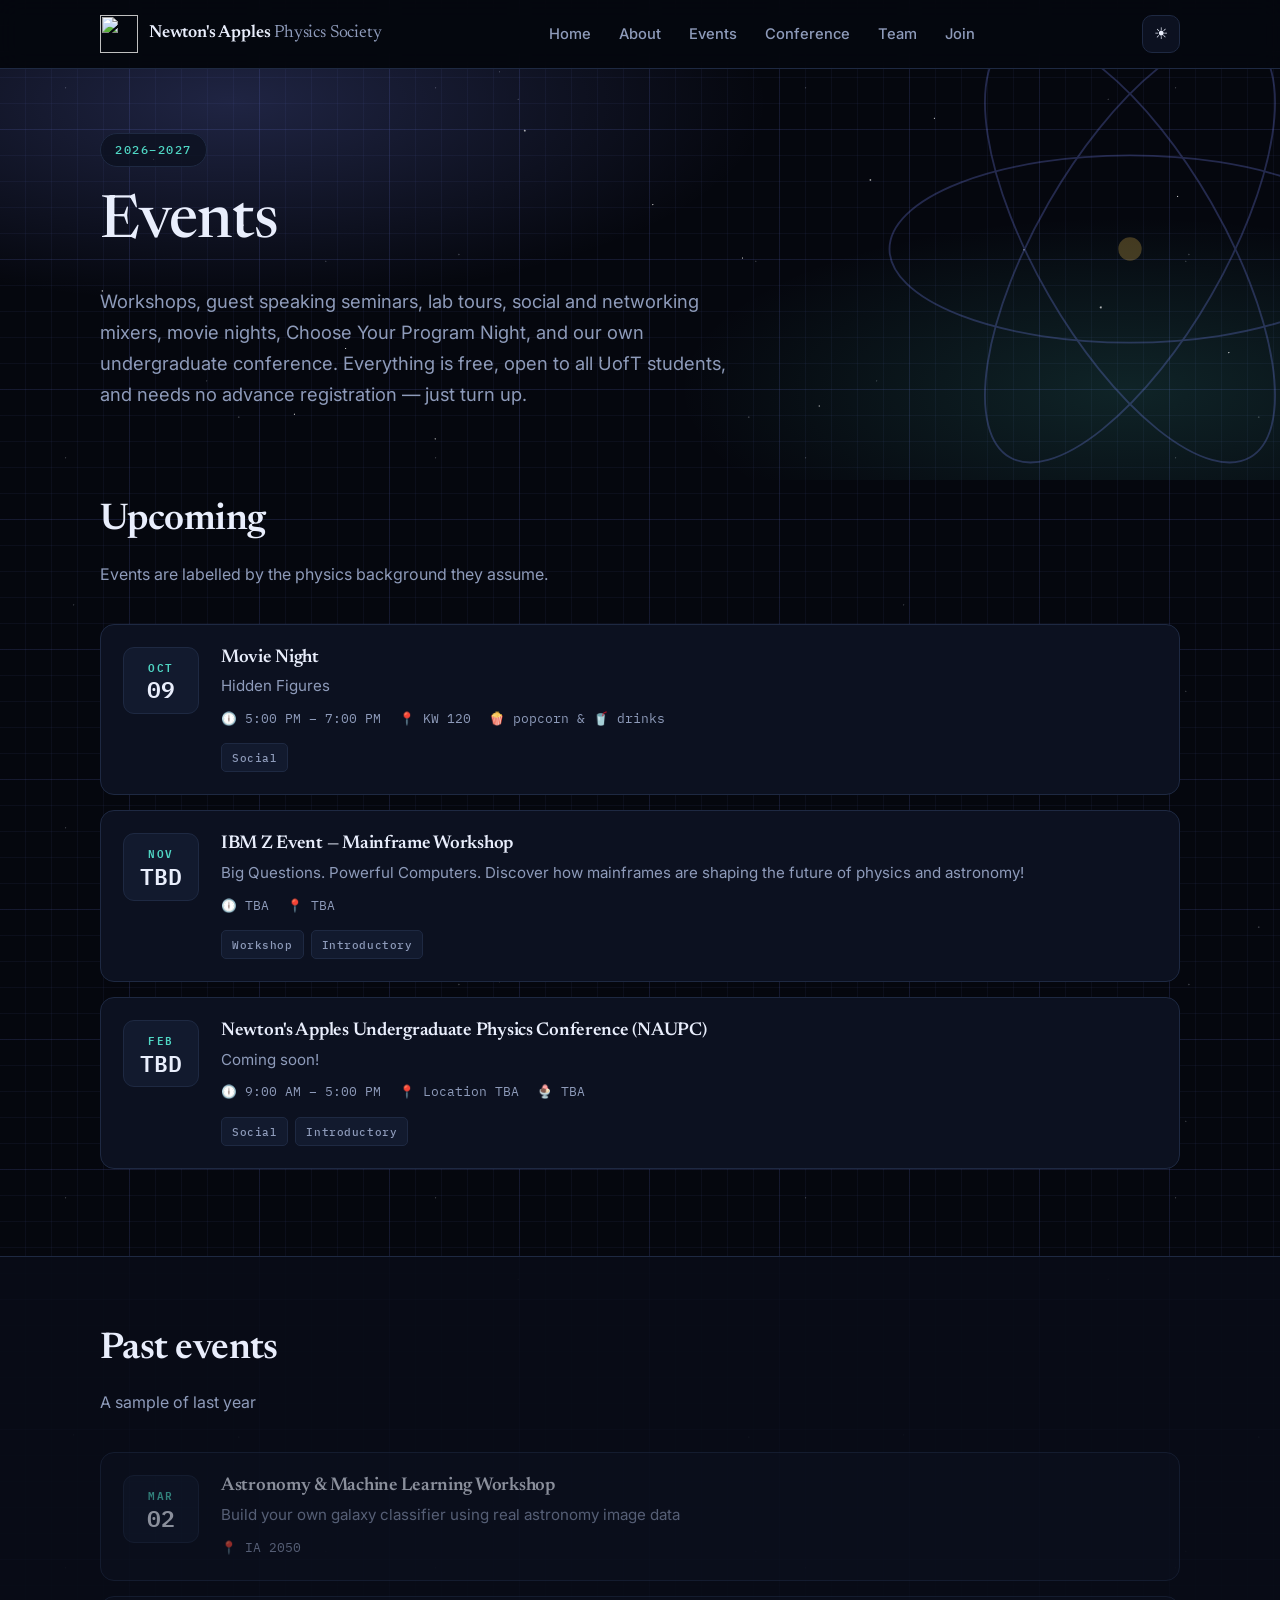
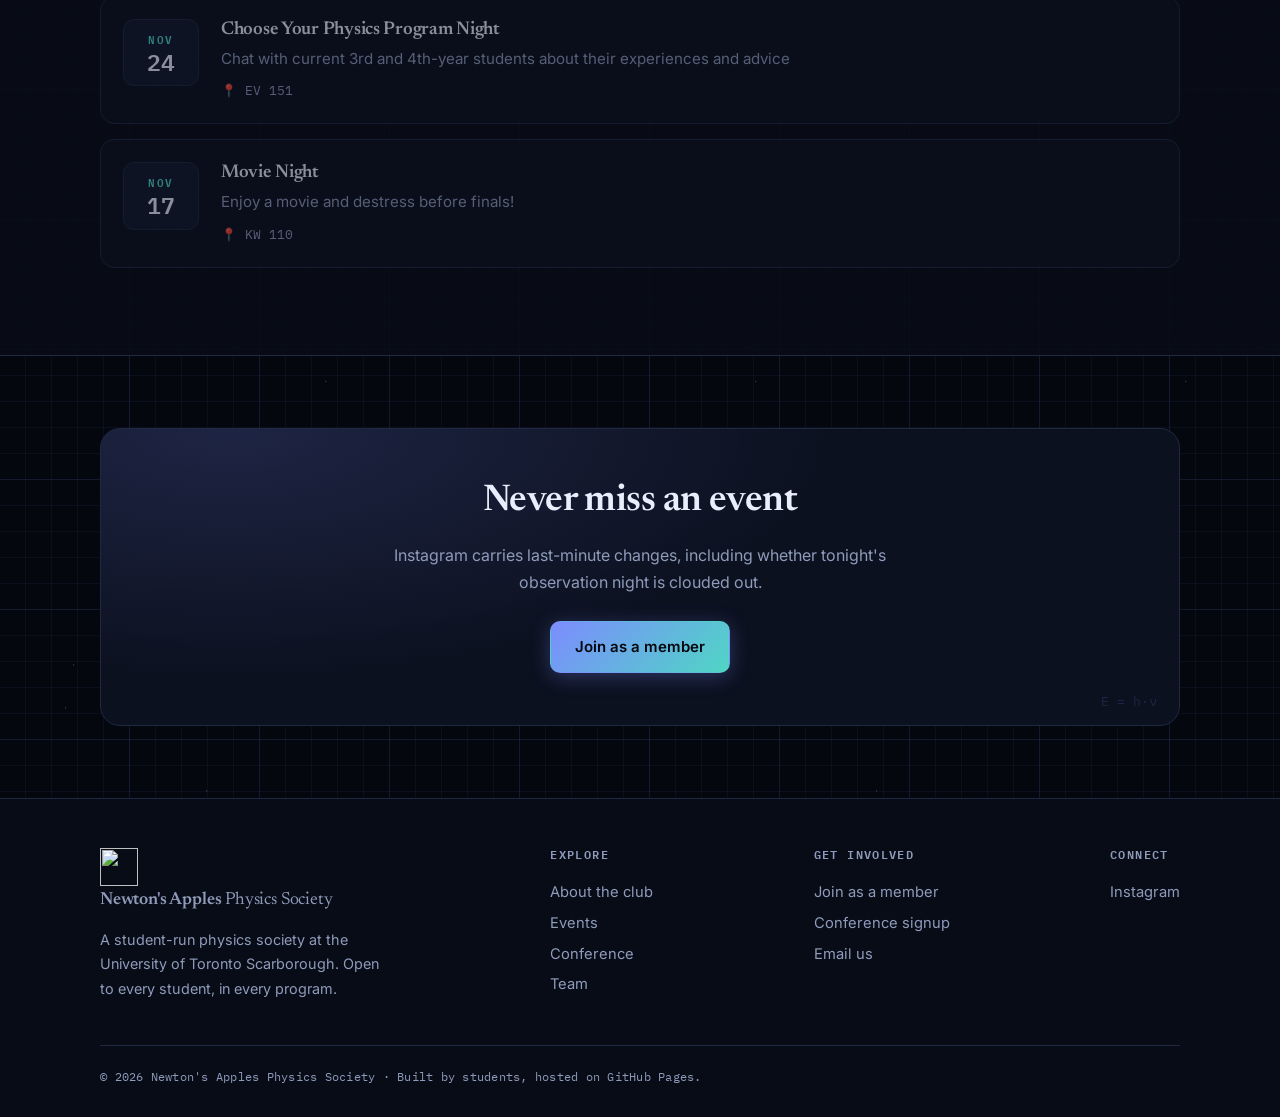
==== commit 29fb4000: "Update event date and time details" ====
--- a/events.html
+++ b/events.html
@@ -54,11 +54,11 @@
     </div>
 
     <div class="event">
-      <div class="event-date"><div class="mon">Oct</div><div class="day">23</div></div>
+      <div class="event-date"><div class="mon">Nov</div><div class="day">TBD</div></div>
       <div class="event-body">
         <h3>IBM Z Event — Mainframe Workshop</h3>
         <p>Big Questions. Powerful Computers. Discover how mainframes are shaping the future of physics and astronomy!</p>
-        <div class="event-meta"><span>🕕 5:00 PM - 7:00 PM</span><span>📍 IA 2100</span></div>
+        <div class="event-meta"><span>🕕 TBA</span><span>📍 TBA</span></div>
         <div class="tags"><span class="tag">Workshop</span><span class="tag">Introductory</span></div>
       </div>
     </div>
